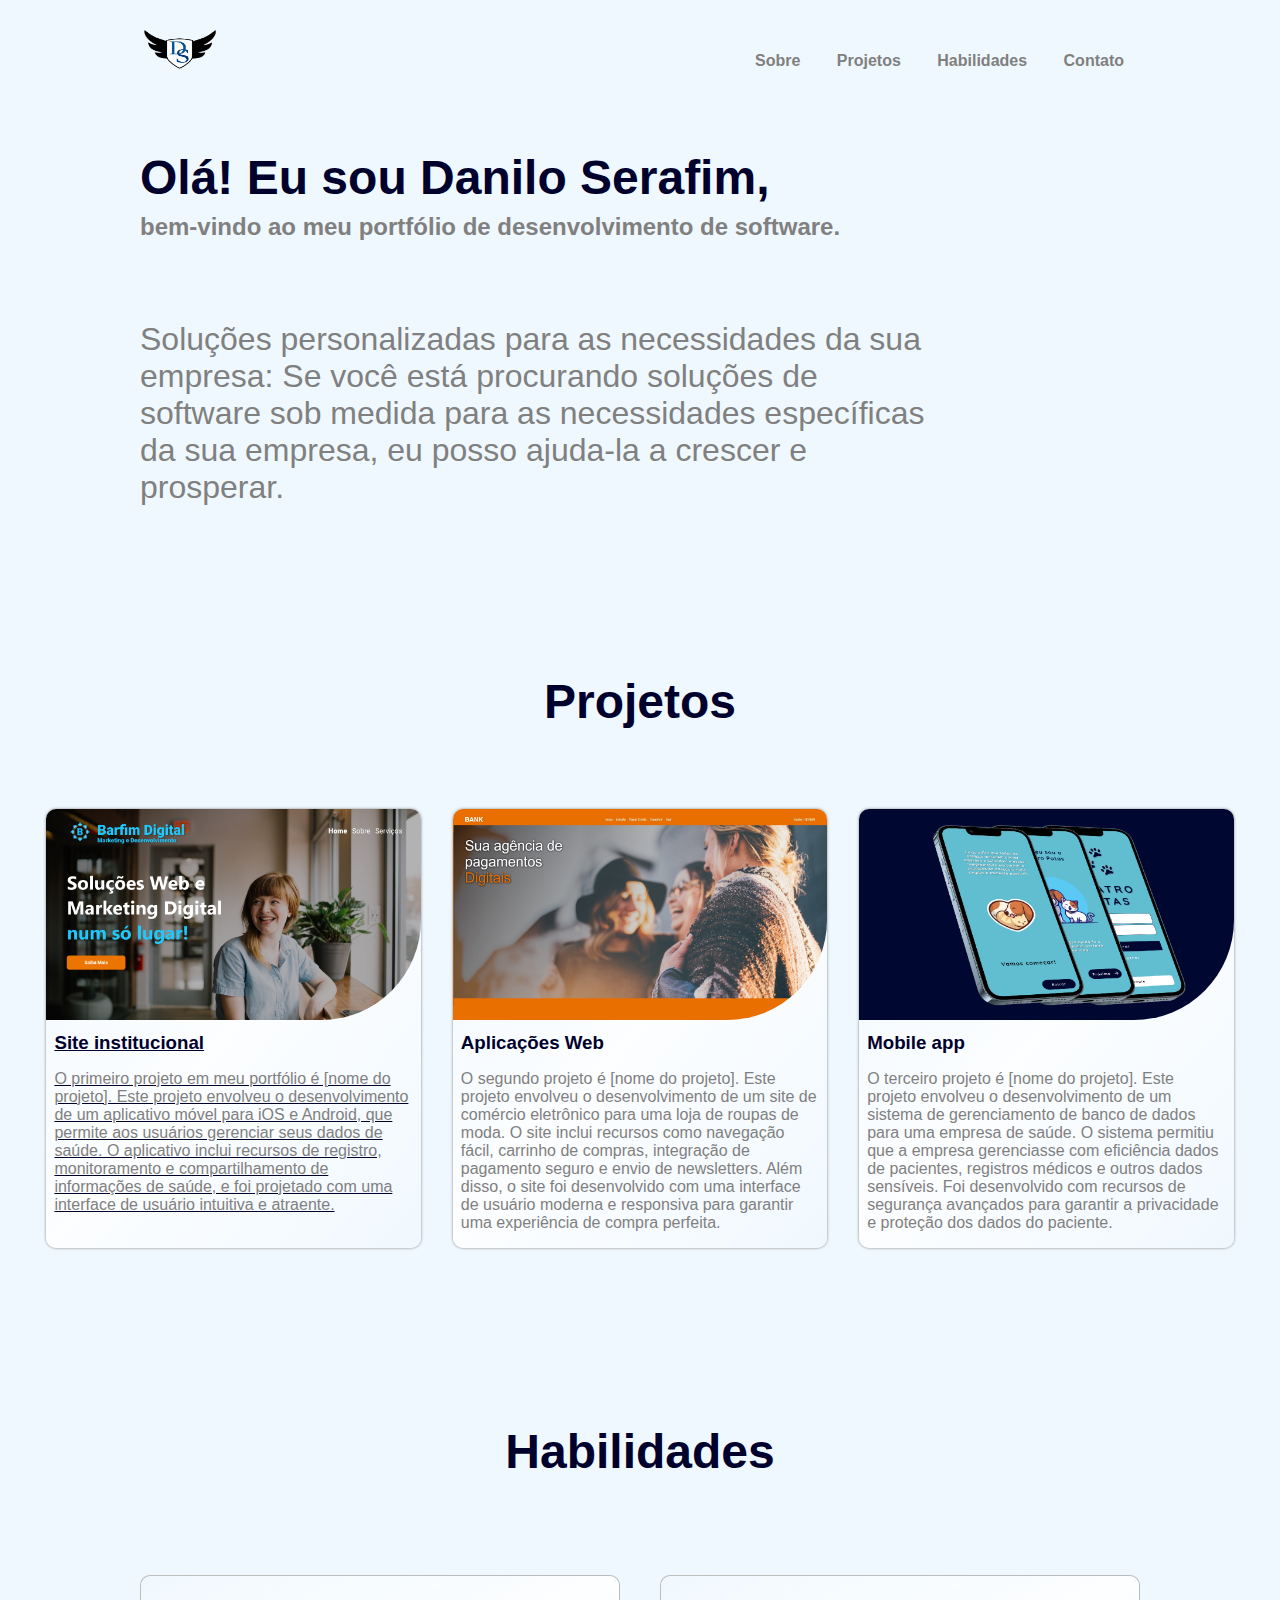
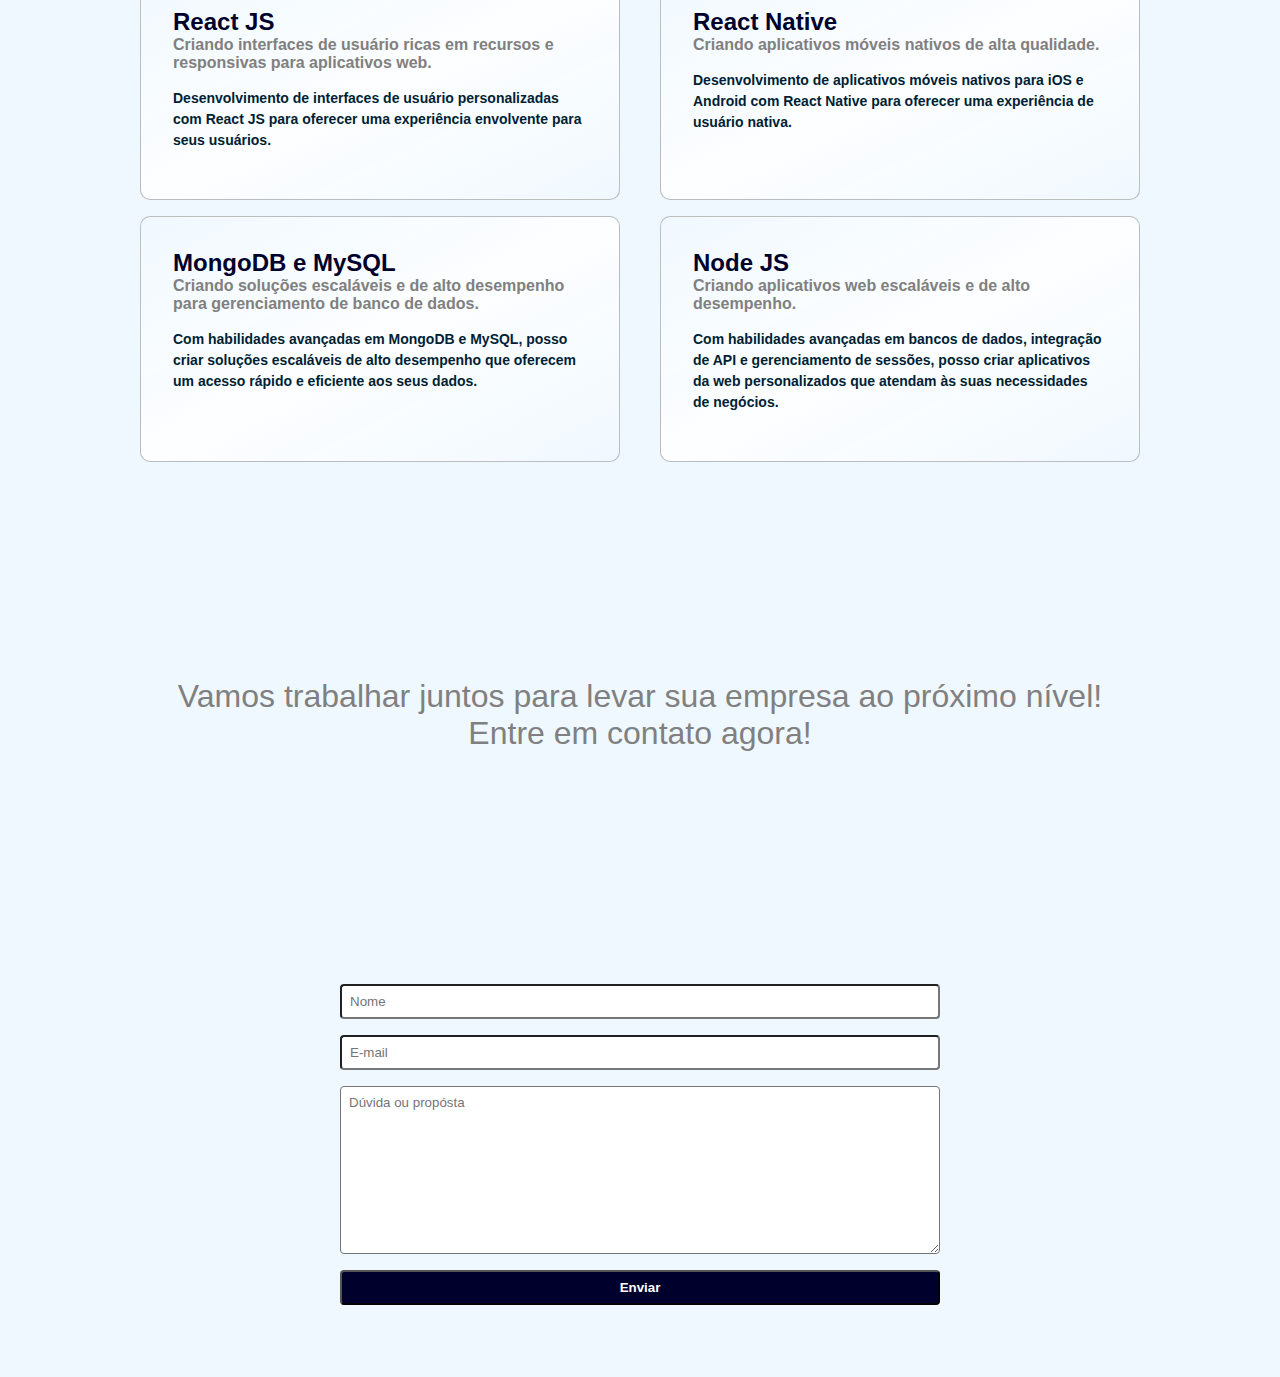
==== index.html @ 3feedac0 "first commit" ====
<!DOCTYPE html>
<html lang="en">
<head>
    <meta charset="UTF-8">
    <meta http-equiv="X-UA-Compatible" content="IE=edge">
    <meta name="viewport" content="width=device-width, initial-scale=1.0">
    <link rel="stylesheet" href="style.css">
    <title>Inicio</title>
</head>
<body>

    <div id="header">
        <img src="./assets/wings.png" alt="Logo" id="logo">

        <div id="menu">
            <a href="#sobre">Sobre</a>
            <a href="#projetos">Projetos</a>
            <a href="#habilidades">Habilidades</a>
            <a href="#contato">Contato</a>
        </div>
    </div>








    <div id="sobre">
        <article>
            <h1>Olá!  Eu sou Danilo Serafim,</h1>
            <p id="subtitle">
                bem-vindo ao meu portfólio de desenvolvimento de software. 
            </p>
        </article>
        <article>
            <p>
                Soluções personalizadas para as necessidades da sua empresa: Se você está procurando soluções de software sob medida para as necessidades específicas da sua empresa, eu posso ajuda-la a crescer e prosperar.
            </p>    
        </article>
    </div>




    <div id="projetos">
        <h1>Projetos</h1>
        
        <div id="container">
            <a href="https://danilobserafim.github.io/barfim-agencia_digital/" target="_blank" class="tag">
                <img src="./assets/site_institucional.jpg" alt="">
                <h3>Site institucional</h3>
                <p>O primeiro projeto em meu portfólio é [nome do projeto]. Este projeto envolveu o desenvolvimento de um aplicativo móvel para iOS e Android, que permite aos usuários gerenciar seus dados de saúde. O aplicativo inclui recursos de registro, monitoramento e compartilhamento de informações de saúde, e foi projetado com uma interface de usuário intuitiva e atraente.</p>
    
            </a>
            
            <div class="tag">
                <img src="./assets/web_tag.jpg" alt="">
                <h3>Aplicações Web</h3>
                <p>O segundo projeto é [nome do projeto]. Este projeto envolveu o desenvolvimento de um site de comércio eletrônico para uma loja de roupas de moda. O site inclui recursos como navegação fácil, carrinho de compras, integração de pagamento seguro e envio de newsletters. Além disso, o site foi desenvolvido com uma interface de usuário moderna e responsiva para garantir uma experiência de compra perfeita.</p>
                
            </div>
            
            <div class="tag">
                <img src="./assets/mobile_tag.png" alt="">
                <h3>Mobile app</h3>
                <p>O terceiro projeto é [nome do projeto]. Este projeto envolveu o desenvolvimento de um sistema de gerenciamento de banco de dados para uma empresa de saúde. O sistema permitiu que a empresa gerenciasse com eficiência dados de pacientes, registros médicos e outros dados sensíveis. Foi desenvolvido com recursos de segurança avançados para garantir a privacidade e proteção dos dados do paciente.</p>
                
            </div>
        </div>
        
        

    </div>




   <div id="habilidades">
    <h1>Habilidades</h1>
    <div id="container">
        <article>
            
            <h2 class="title">
                React JS
            </h2>
            <p class="subtitle">
                Criando interfaces de usuário ricas em recursos e responsivas para aplicativos web.
            </p>

            <p class="paragraph">
                Desenvolvimento de interfaces de usuário personalizadas com React JS para oferecer uma experiência envolvente para seus usuários.
            </p>
        </article>

        <article>
            
            <h2 class="title">
                React Native
            </h2>
            <p class="subtitle">
                Criando aplicativos móveis nativos de alta qualidade.
            </p>

            <p class="paragraph">
                Desenvolvimento de aplicativos móveis nativos para iOS e Android com React Native para oferecer uma experiência de usuário nativa.
            </p>
        </article>

        <article>
            
            <h2 class="title">
                MongoDB e MySQL
            </h2>
            <p class="subtitle">
                Criando soluções escaláveis e de alto desempenho para gerenciamento de banco de dados.
            </p>

            <p class="paragraph">
                Com habilidades avançadas em MongoDB e MySQL, posso criar soluções escaláveis de alto desempenho que oferecem um acesso rápido e eficiente aos seus dados.
            </p>
        </article>

        
        <article>
            
            <h2 class="title">
                Node JS
            </h2>
            <p class="subtitle">
                Criando aplicativos web escaláveis e de alto desempenho.
            </p>

            <p class="paragraph">
                Com habilidades avançadas em bancos de dados, integração de API e gerenciamento de sessões, posso criar aplicativos da web personalizados que atendam às suas necessidades de negócios.
                
            </p>
        </article>

        
    </div>
   </div>
   
   <div id="chamada">
       
       <p>
            Vamos trabalhar juntos para levar sua empresa ao próximo nível!<br>
            Entre em contato agora!
       </p>

    </div>
    <Footer id="contato">
        <div onsubmit="handleSubmit()">
            <input type="text" name="nome" id="nome" placeholder="Nome">
            <input type="email" name="email" id="email" placeholder="E-mail">
            <textarea name="assunto" id="assunto" cols="30" rows="10" placeholder="Dúvida ou propósta"></textarea>
            <button onclick="handleSubmit()">Enviar</button>
        </div>
    </Footer>
    <script src="script.js">
       
    </script>
</body>
</html>
---- style.css ----
*{
    margin: 0;
    padding: 0;
    box-sizing: border-box;
    font-family: sans-serif;
    color: #00002c;
}
html{
    scroll-behavior: smooth;
}
body{
    background-color: aliceblue;
    padding: 8px;
}
#header{
    display: flex;
    justify-content: space-between;
    align-items: end;
    max-width: 1000px;
    margin: 0 auto;
    padding: 16px 0;
}
#header #logo{
    width: 80px;
}
#header a{
    margin: 0 16px;
    text-decoration: none;
    color: gray;
    font-weight: 700;
}
#header a:hover{
    color: #00002c;
    
}
#sobre{
    max-width: 1000px;
    margin: 0 auto;
    display: flex;
    flex-direction: column;
    justify-content: space-around;
    gap: 64px;
    padding: 64px 0;
}
#sobre h1{
    font-size: 3rem;
    text-align: left;
}
#sobre #subtitle{
    font-weight: 700;
    margin: 8px 0;
    font-size: 1.5rem;
}

#sobre p{
    margin: 8px 0;
    max-width: 800px;
    font-size: 2rem;
    color: gray;

}







#projetos{
    margin: 0 auto;
    padding-top: 32px;
    
}
#projetos h1{
    font-size: 3rem;
    text-align: center;
    margin: 64px 0;
}
#projetos #container{
    display: flex;
    flex-wrap: wrap;
    gap: 32px;
    padding: 16px 8px;
    justify-content: center;
    
}
#projetos .tag{
    border-radius: 10px;
    background: linear-gradient(to right bottom, aliceblue, rgba(255, 255, 255, 0.815), aliceblue);
    box-shadow: 0 0 3px  gray;
    max-width: 30%;
    transition: 0.3s;
    cursor: pointer;
    min-width: 300px;

}
#projetos .tag:hover{
        box-shadow: 0 0 5px black;
    
    
}
#projetos .tag img{
    width: 100%;
    border-radius: 10px 10px 100px 0;
}

#projetos .tag h3{
    margin: 8px;
}

#projetos .tag p{
    margin: 16px 8px;
    color: gray;

}

#habilidades #container{
    max-width: 1000px;
    margin: 0 auto;
    padding: 32px 0;
    height: 100%;
    display: flex;
    flex-wrap: wrap;
    gap: 4%;
}
#habilidades h1{
    text-align: center;

    margin: 160px 0 64px 0;
    font-size: 3rem;
}

#habilidades .subtitle{
    margin: 0 0 16px 0;
    color: gray;
    font-weight: bold;
}
#habilidades .paragraph{
    margin: 16px 0;
    font-size: 14px;
    line-height: 1.5;
    max-width: 600px;
    font-weight: 700;
    color: rgb(0, 31, 53);
    

}
#habilidades article {
    border: 1px solid rgba(127, 127, 127, 0.5);
    border-radius: 10px;
    margin-bottom: 16px;
    padding: 32px;
    transition: 0.3s;
    width: 48%;
    background: linear-gradient(to right bottom, aliceblue, rgba(255, 255, 255, 0.815), aliceblue);
}
#habilidades article:hover{
    border: 1px solid rgba(127, 127, 127, 0.3);
    box-shadow: 0 0 3px black;

}
#habilidades .large{
    width: 100%;
}
#chamada{
    max-width: 1000px;
    margin: 0 auto;
    justify-content: center;
    align-items: center;
    padding: 160px 0;
}
#chamada p{
    text-align: center;
    margin: 8px 0;
    font-size: 2rem;
    color: gray;

}
footer{
}
footer div{
    display: flex;
    gap: 16px;
    flex-direction: column;
    max-width: 600px;
    margin: 0 auto;
    padding: 64px 0;
}
footer div h3{
    text-align: center;
}
footer div input, footer div textarea{ padding: 8px; border-radius: 4px;}
footer div button{
    padding: 8px;
    font-weight: 700;
    background-color: #00002c;
    color: white;
    cursor: pointer;
    border-radius: 4px;
}
footer div button:hover{
    background-color: #00005c;

    filter: brightness(1.1);
}



@media (max-width: 1000px) {
    #header{
        display: none;
    }
    #sobre p{
        font-size: 1.8rem;
    }
    #habilidades article{
        width: 100%;
    }
#projetos .tag{
    width: 100%;
    max-width: none;
}
    
}
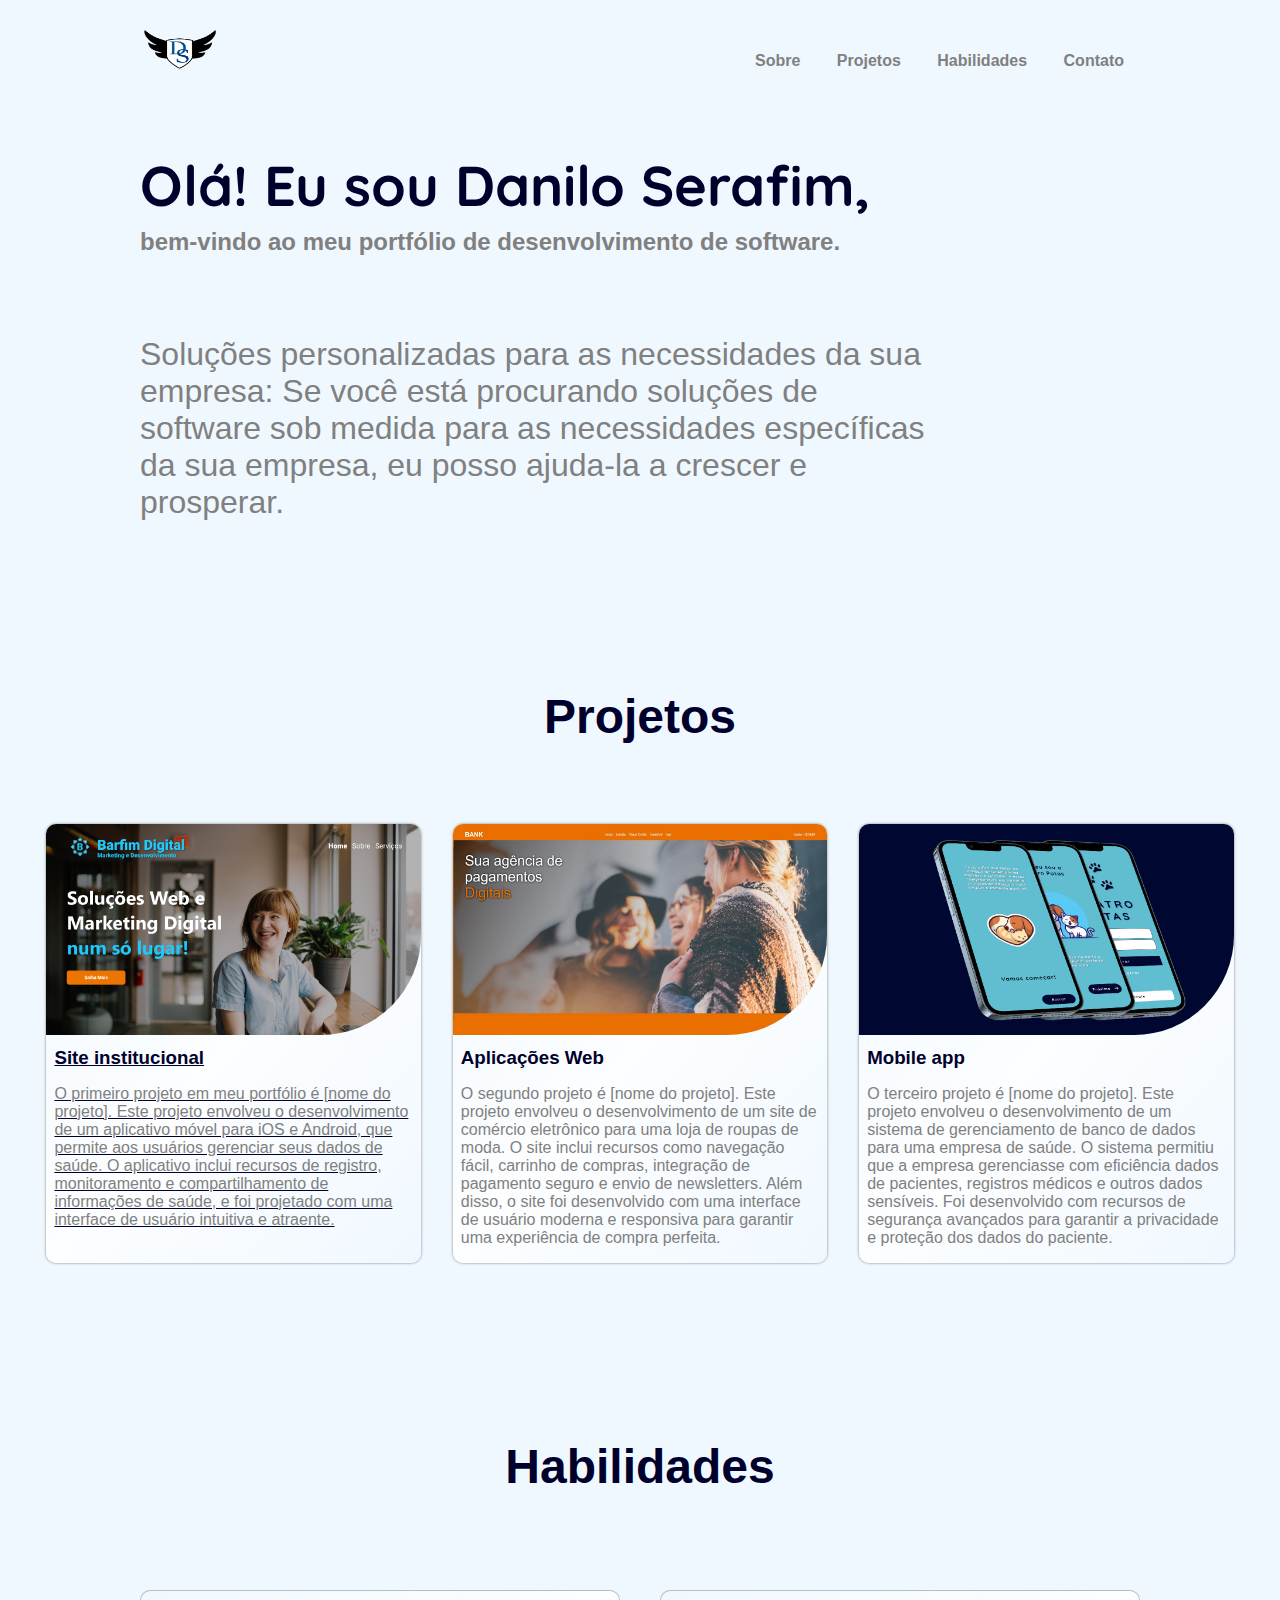
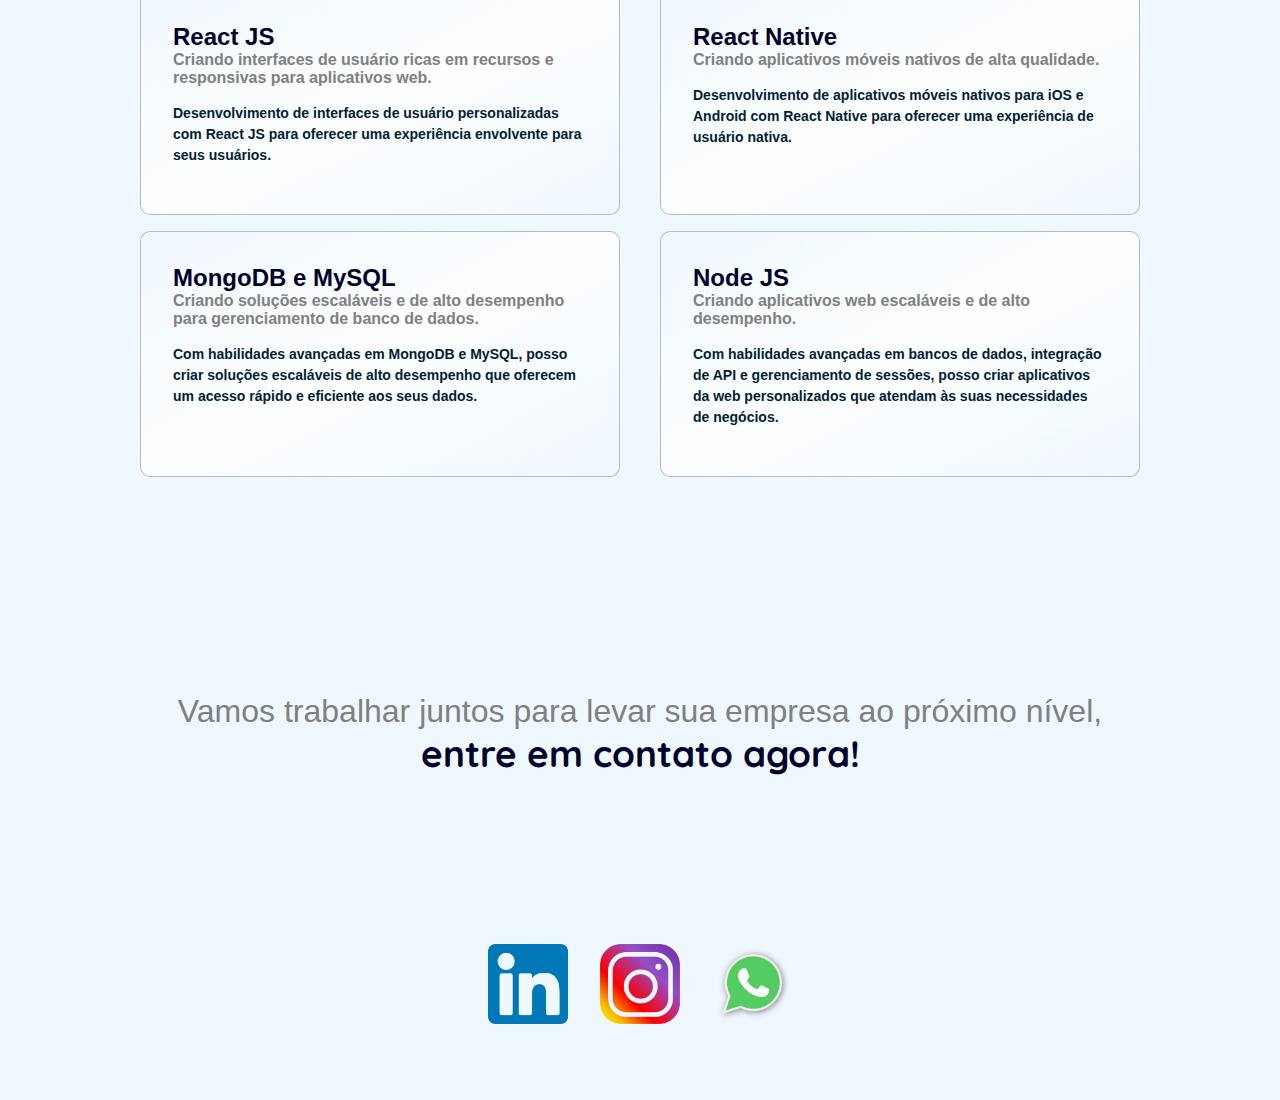
==== commit 522201c3: "removendo formulário e adicionando links de referência e contato" ====
--- a/index.html
+++ b/index.html
@@ -5,6 +5,9 @@
     <meta http-equiv="X-UA-Compatible" content="IE=edge">
     <meta name="viewport" content="width=device-width, initial-scale=1.0">
     <link rel="stylesheet" href="style.css">
+    <link rel="preconnect" href="https://fonts.googleapis.com">
+    <link rel="preconnect" href="https://fonts.gstatic.com" crossorigin>
+    <link href="https://fonts.googleapis.com/css2?family=Quicksand:wght@700&display=swap" rel="stylesheet">
     <title>Inicio</title>
 </head>
 <body>
@@ -145,21 +148,23 @@
    <div id="chamada">
        
        <p>
-            Vamos trabalhar juntos para levar sua empresa ao próximo nível!<br>
-            Entre em contato agora!
+            Vamos trabalhar juntos para levar sua empresa ao próximo nível,<br>
+            <span class="destaque">
+                entre em contato agora!
+            </span>
        </p>
 
     </div>
     <Footer id="contato">
-        <div onsubmit="handleSubmit()">
-            <input type="text" name="nome" id="nome" placeholder="Nome">
-            <input type="email" name="email" id="email" placeholder="E-mail">
-            <textarea name="assunto" id="assunto" cols="30" rows="10" placeholder="Dúvida ou propósta"></textarea>
-            <button onclick="handleSubmit()">Enviar</button>
-        </div>
+        <a href="https://www.linkedin.com/in/danilobserafim/" target="_blank">
+            <img src="./assets/Linkedin-logo.png" id="logoLinkedin" alt="">
+        </a>
+        <a href="https://www.instagram.com/dev.serafim/" target="_blank">
+            <img src="./assets/instagram-logo.png"  id="logo"  alt="">
+        </a>
+        <a href="https://api.whatsapp.com/send?phone=8197064742" target="_blank">
+            <img src="./assets/WhatsApp_logo.png" id="logo" class="shadowned" alt="">
+        </a>
     </Footer>
-    <script src="script.js">
-       
-    </script>
 </body>
 </html>--- a/style.css
+++ b/style.css
@@ -43,8 +43,9 @@
     padding: 64px 0;
 }
 #sobre h1{
-    font-size: 3rem;
+    font-size: 3.5rem;
     text-align: left;
+    font-family: 'Quicksand', sans-serif;
 }
 #sobre #subtitle{
     font-weight: 700;
@@ -113,6 +114,10 @@
     color: gray;
 
 }
+#habilidades{
+    padding-top: 160px;
+
+}
 
 #habilidades #container{
     max-width: 1000px;
@@ -126,7 +131,7 @@
 #habilidades h1{
     text-align: center;
 
-    margin: 160px 0 64px 0;
+    margin: 0 0 64px 0;
     font-size: 3rem;
 }
 
@@ -163,7 +168,7 @@
     width: 100%;
 }
 #chamada{
-    max-width: 1000px;
+    max-width: 1000px; 
     margin: 0 auto;
     justify-content: center;
     align-items: center;
@@ -176,34 +181,31 @@
     color: gray;
 
 }
-footer{
-}
-footer div{
-    display: flex;
-    gap: 16px;
-    flex-direction: column;
-    max-width: 600px;
-    margin: 0 auto;
-    padding: 64px 0;
-}
-footer div h3{
-    text-align: center;
-}
-footer div input, footer div textarea{ padding: 8px; border-radius: 4px;}
-footer div button{
-    padding: 8px;
-    font-weight: 700;
-    background-color: #00002c;
-    color: white;
-    cursor: pointer;
-    border-radius: 4px;
-}
-footer div button:hover{
-    background-color: #00005c;
-
-    filter: brightness(1.1);
-}
-
+#chamada .destaque{
+    color: #00002c;
+    font-weight: 700;
+    font-family: 'quicksand', sans-serif;
+    font-size: 2.3rem;
+}
+#contato{
+    display: flex;
+    width: 100%;
+    justify-content: center;
+    margin-bottom: 64px;
+    gap: 32px;
+}
+#logo{
+    max-width: 80px;
+    max-height: 80px;
+}
+#logoLinkedin{
+    max-height: 80px;
+    width: auto;
+}
+.shadowned{
+    filter: drop-shadow(1px 1px 3px rgb(126, 126, 126));
+
+}
 
 
 @media (max-width: 1000px) {
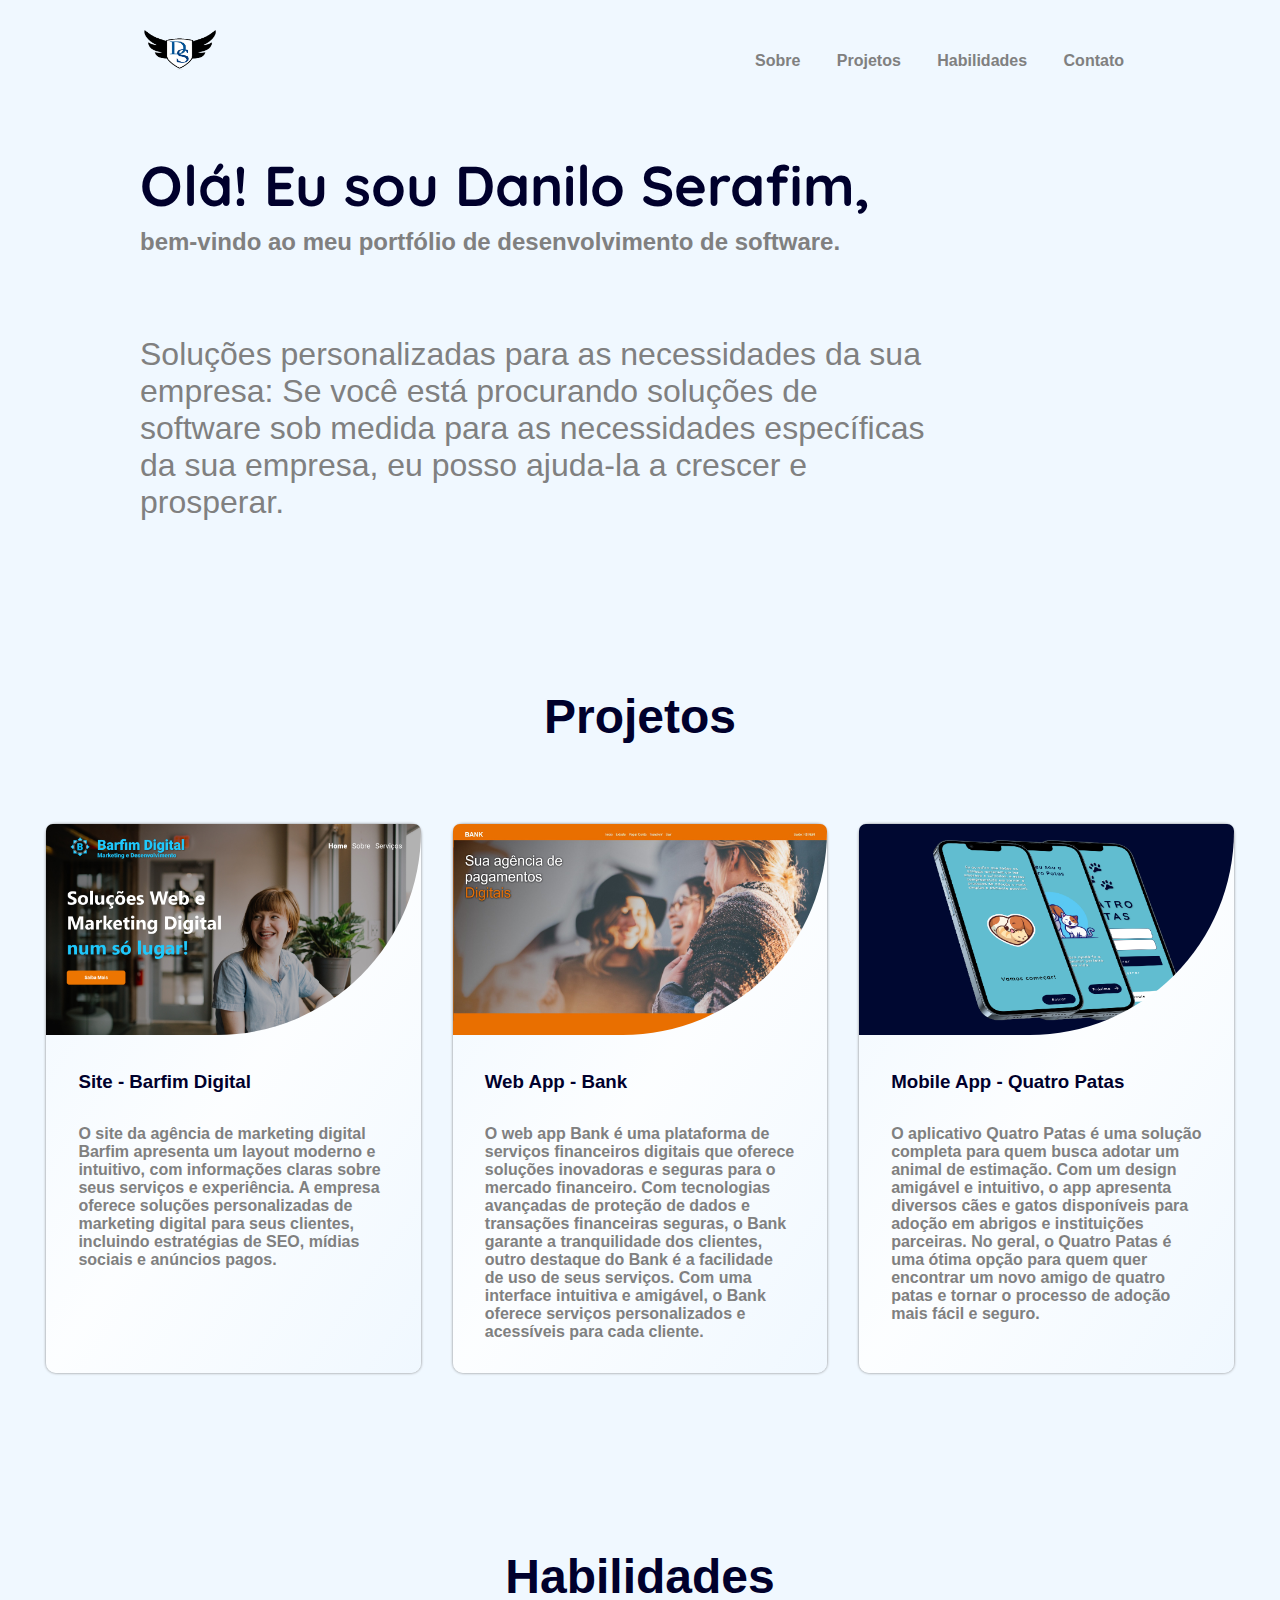
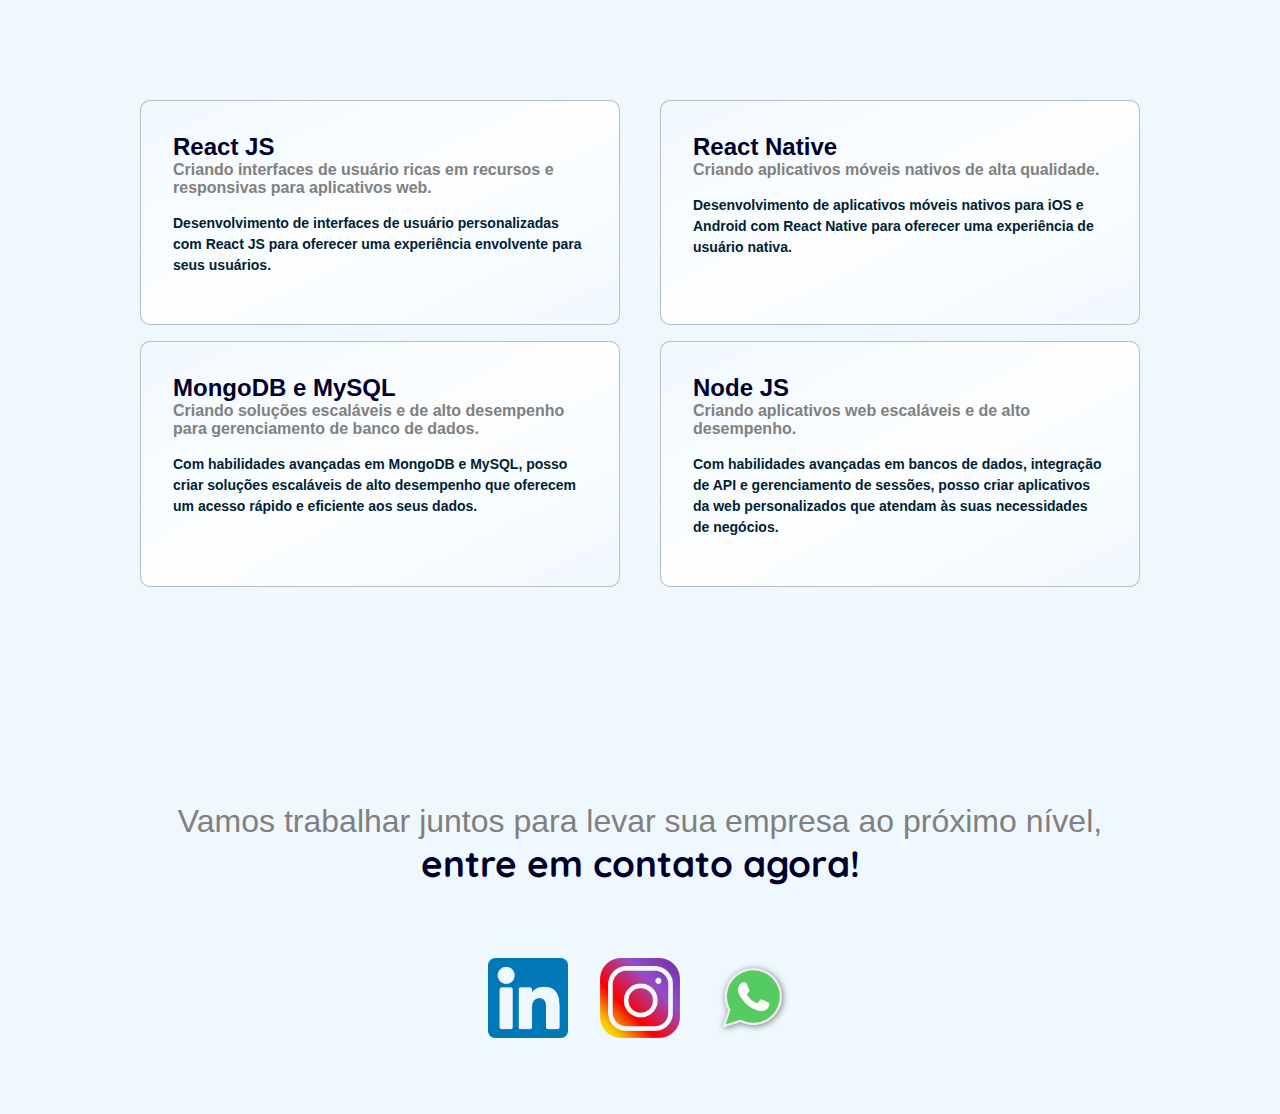
==== commit f2a1859c: "atualuzando links dos cards" ====
--- a/index.html
+++ b/index.html
@@ -53,24 +53,24 @@
         <div id="container">
             <a href="https://danilobserafim.github.io/barfim-agencia_digital/" target="_blank" class="tag">
                 <img src="./assets/site_institucional.jpg" alt="">
-                <h3>Site institucional</h3>
-                <p>O primeiro projeto em meu portfólio é [nome do projeto]. Este projeto envolveu o desenvolvimento de um aplicativo móvel para iOS e Android, que permite aos usuários gerenciar seus dados de saúde. O aplicativo inclui recursos de registro, monitoramento e compartilhamento de informações de saúde, e foi projetado com uma interface de usuário intuitiva e atraente.</p>
+                <h3>Site - Barfim Digital</h3>
+                <p>O site da agência de marketing digital Barfim apresenta um layout moderno e intuitivo, com informações claras sobre seus serviços e experiência. A empresa oferece soluções personalizadas de marketing digital para seus clientes, incluindo estratégias de SEO, mídias sociais e anúncios pagos.</p>
     
             </a>
             
-            <div class="tag">
+            <a href="./web-app/" target="_blank" class="tag">
                 <img src="./assets/web_tag.jpg" alt="">
-                <h3>Aplicações Web</h3>
-                <p>O segundo projeto é [nome do projeto]. Este projeto envolveu o desenvolvimento de um site de comércio eletrônico para uma loja de roupas de moda. O site inclui recursos como navegação fácil, carrinho de compras, integração de pagamento seguro e envio de newsletters. Além disso, o site foi desenvolvido com uma interface de usuário moderna e responsiva para garantir uma experiência de compra perfeita.</p>
+                <h3>Web App - Bank</h3>
+                <p>O web app Bank é uma plataforma de serviços financeiros digitais que oferece soluções inovadoras e seguras para o mercado financeiro. Com tecnologias avançadas de proteção de dados e transações financeiras seguras, o Bank garante a tranquilidade dos clientes, outro destaque do Bank é a facilidade de uso de seus serviços. Com uma interface intuitiva e amigável, o Bank oferece serviços personalizados e acessíveis para cada cliente.</p>
                 
-            </div>
+            </a>
             
-            <div class="tag">
+            <a href="./mobile-app/" target="_blank" class="tag">
                 <img src="./assets/mobile_tag.png" alt="">
-                <h3>Mobile app</h3>
-                <p>O terceiro projeto é [nome do projeto]. Este projeto envolveu o desenvolvimento de um sistema de gerenciamento de banco de dados para uma empresa de saúde. O sistema permitiu que a empresa gerenciasse com eficiência dados de pacientes, registros médicos e outros dados sensíveis. Foi desenvolvido com recursos de segurança avançados para garantir a privacidade e proteção dos dados do paciente.</p>
+                <h3>Mobile App - Quatro Patas</h3>
+                <p>O aplicativo Quatro Patas é uma solução completa para quem busca adotar um animal de estimação. Com um design amigável e intuitivo, o app apresenta diversos cães e gatos disponíveis para adoção em abrigos e instituições parceiras.  No geral, o Quatro Patas é uma ótima opção para quem quer encontrar um novo amigo de quatro patas e tornar o processo de adoção mais fácil e seguro.</p>
                 
-            </div>
+            </a>
         </div>
         
         
--- a/style.css
+++ b/style.css
@@ -93,25 +93,26 @@
     transition: 0.3s;
     cursor: pointer;
     min-width: 300px;
+    text-decoration: none;
 
 }
 #projetos .tag:hover{
         box-shadow: 0 0 5px black;
     
-    
 }
 #projetos .tag img{
     width: 100%;
-    border-radius: 10px 10px 100px 0;
+    border-radius: 10px 10px 300px 00px;
 }
 
 #projetos .tag h3{
-    margin: 8px;
+    margin: 32px;
 }
 
 #projetos .tag p{
-    margin: 16px 8px;
-    color: gray;
+    margin: 32px;
+    color: gray;
+    font-weight: 700;
 
 }
 #habilidades{
@@ -170,9 +171,7 @@
 #chamada{
     max-width: 1000px; 
     margin: 0 auto;
-    justify-content: center;
-    align-items: center;
-    padding: 160px 0;
+    padding: 160px 0 64px 0;
 }
 #chamada p{
     text-align: center;
@@ -222,5 +221,13 @@
     width: 100%;
     max-width: none;
 }
-    
-}
+#logo{
+    max-width: 64px;
+    max-height: 64px;
+}
+#logoLinkedin{
+    max-width: 64px;
+    max-height: 64px;
+}
+    
+}
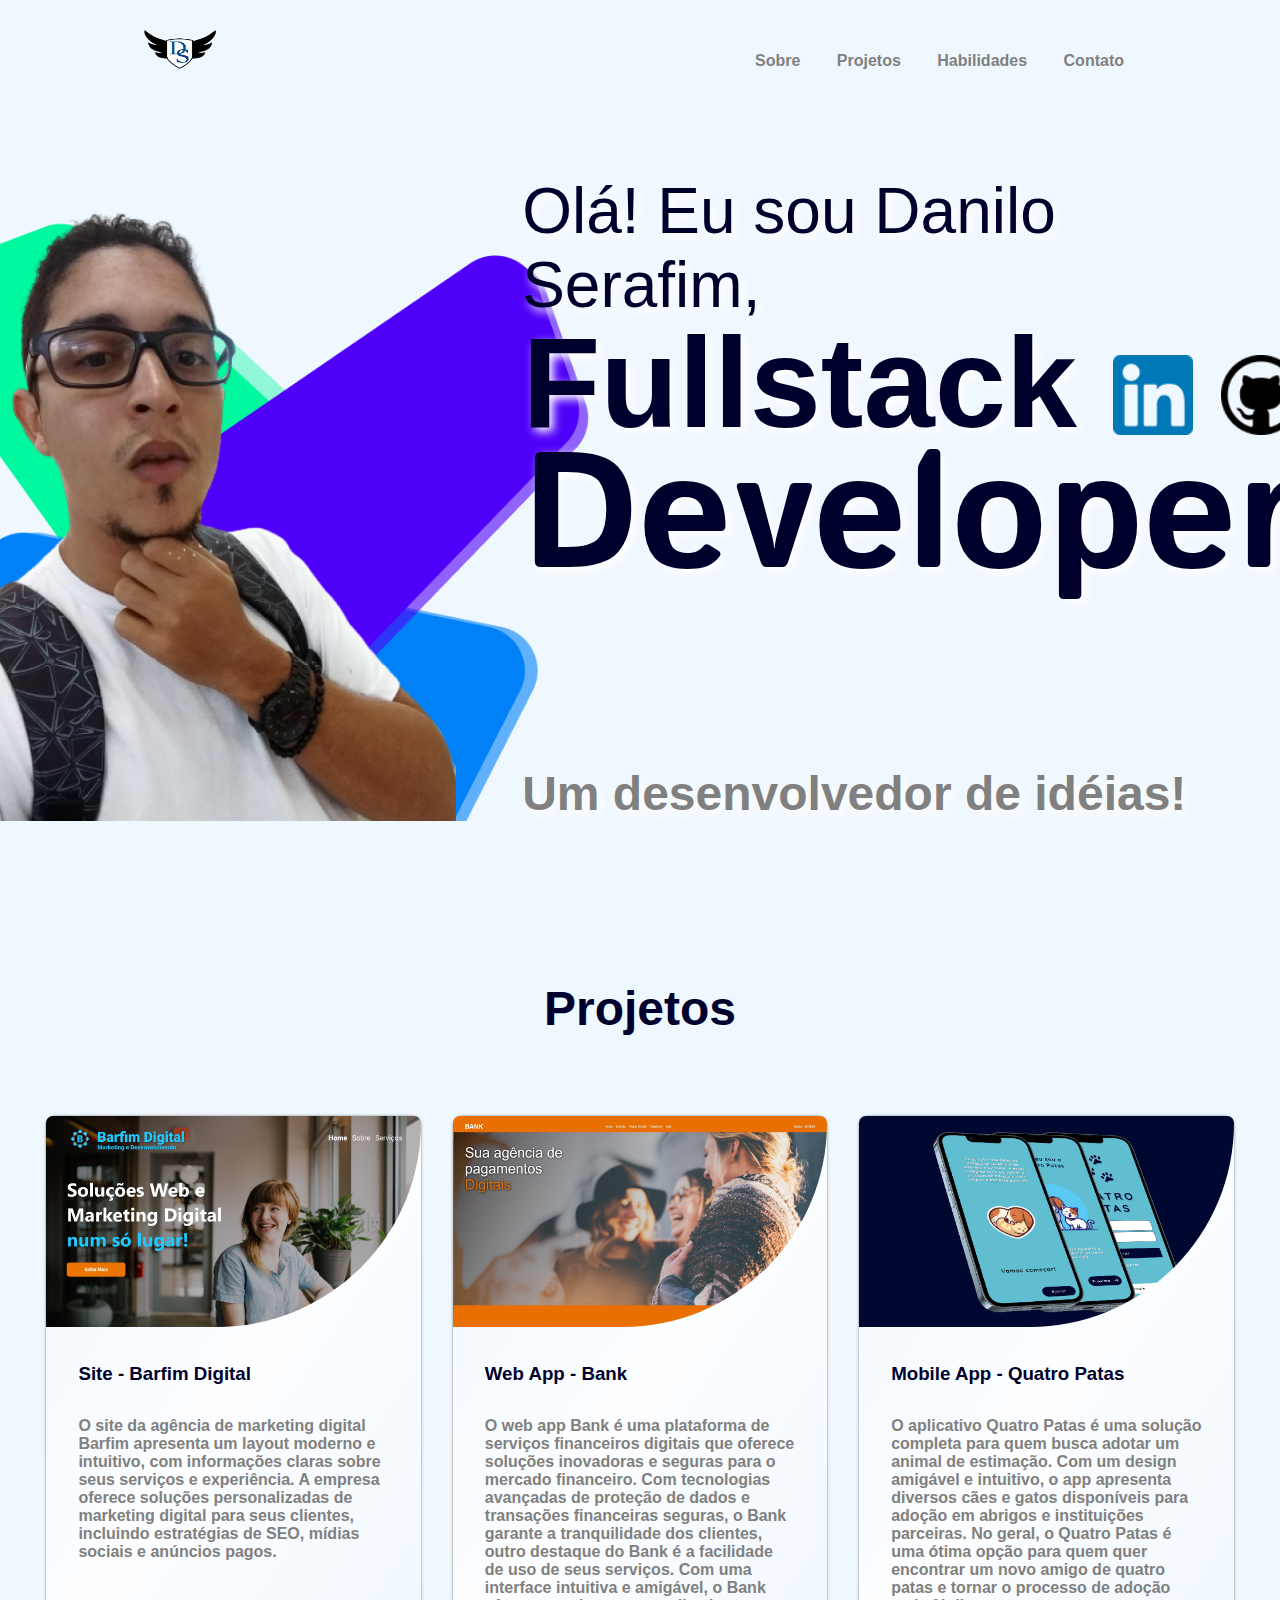
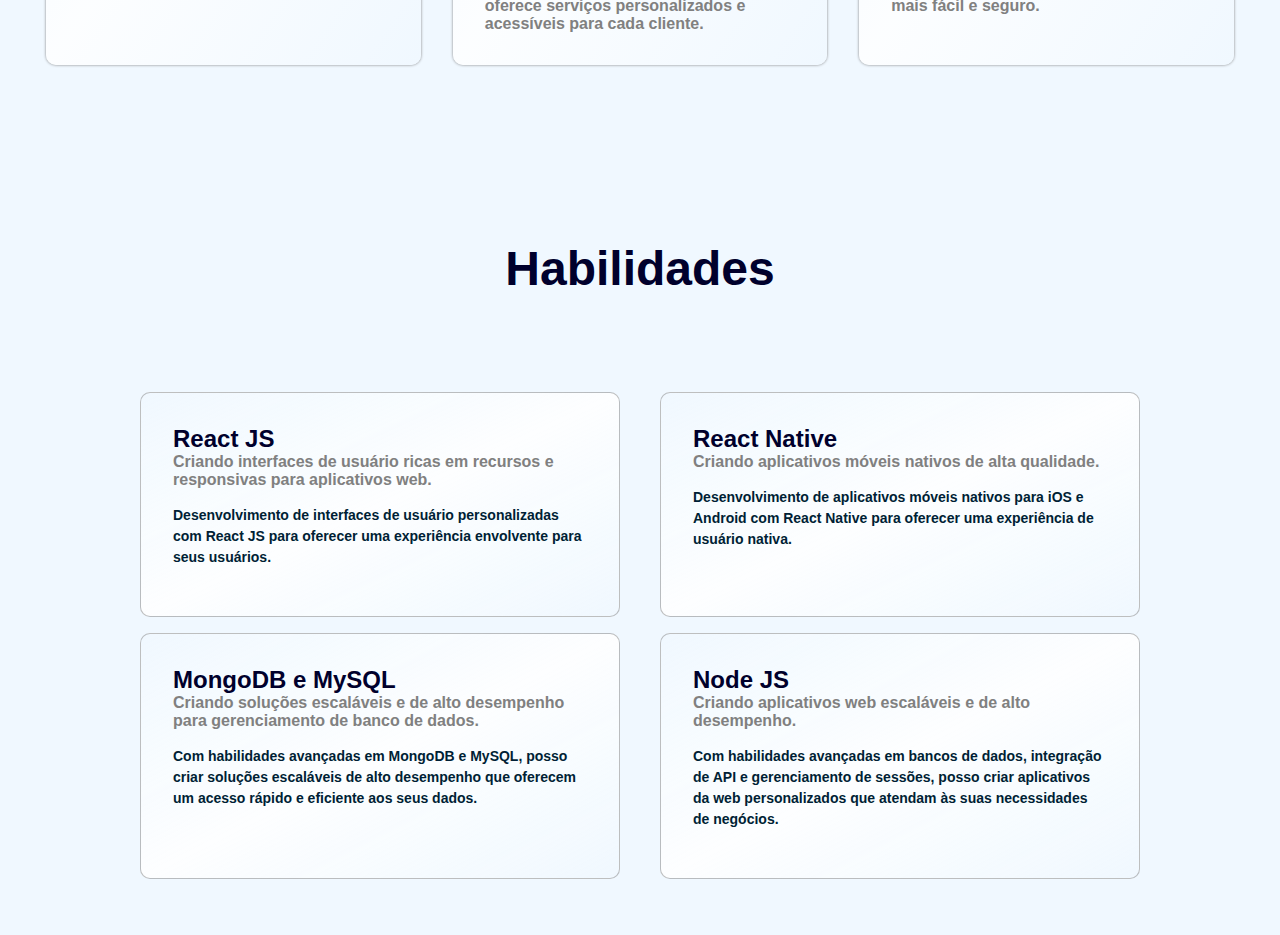
==== commit 0bbf3549: "Atualização da seção sobre" ====
--- a/index.html
+++ b/index.html
@@ -8,6 +8,10 @@
     <link rel="preconnect" href="https://fonts.googleapis.com">
     <link rel="preconnect" href="https://fonts.gstatic.com" crossorigin>
     <link href="https://fonts.googleapis.com/css2?family=Quicksand:wght@700&display=swap" rel="stylesheet">
+
+    <link rel="preconnect" href="https://fonts.googleapis.com">
+    <link rel="preconnect" href="https://fonts.gstatic.com" crossorigin>
+    <link href="https://fonts.googleapis.com/css2?family=Istok+Web&display=swap" rel="stylesheet">
     <title>Inicio</title>
 </head>
 <body>
@@ -31,17 +35,21 @@
 
 
     <div id="sobre">
+        <img src="./assets/first_bander.png" alt="">
         <article>
             <h1>Olá!  Eu sou Danilo Serafim,</h1>
-            <p id="subtitle">
-                bem-vindo ao meu portfólio de desenvolvimento de software. 
-            </p>
-        </article>
-        <article>
+            <div id="subtitle">
+                <span id="full"><span>Fullstack</span> 
+                    <img src="./assets/linkedin.png" alt="">
+                    <img src="./assets/github.png" alt="">
+                </span>
+                <span id="stack">Developer</span>
+            </div>
             <p>
-                Soluções personalizadas para as necessidades da sua empresa: Se você está procurando soluções de software sob medida para as necessidades específicas da sua empresa, eu posso ajuda-la a crescer e prosperar.
+                Um desenvolvedor de idéias!
             </p>    
         </article>
+
     </div>
 
 
@@ -144,27 +152,5 @@
         
     </div>
    </div>
-   
-   <div id="chamada">
-       
-       <p>
-            Vamos trabalhar juntos para levar sua empresa ao próximo nível,<br>
-            <span class="destaque">
-                entre em contato agora!
-            </span>
-       </p>
-
-    </div>
-    <Footer id="contato">
-        <a href="https://www.linkedin.com/in/danilobserafim/" target="_blank">
-            <img src="./assets/Linkedin-logo.png" id="logoLinkedin" alt="">
-        </a>
-        <a href="https://www.instagram.com/dev.serafim/" target="_blank">
-            <img src="./assets/instagram-logo.png"  id="logo"  alt="">
-        </a>
-        <a href="https://api.whatsapp.com/send?phone=8197064742" target="_blank">
-            <img src="./assets/WhatsApp_logo.png" id="logo" class="shadowned" alt="">
-        </a>
-    </Footer>
 </body>
 </html>--- a/style.css
+++ b/style.css
@@ -34,30 +34,59 @@
     
 }
 #sobre{
-    max-width: 1000px;
-    margin: 0 auto;
-    display: flex;
-    flex-direction: column;
-    justify-content: space-around;
+    display: flex;
+    justify-content: center;
     gap: 64px;
     padding: 64px 0;
-}
-#sobre h1{
-    font-size: 3.5rem;
-    text-align: left;
-    font-family: 'Quicksand', sans-serif;
-}
-#sobre #subtitle{
-    font-weight: 700;
-    margin: 8px 0;
-    font-size: 1.5rem;
+    align-items: flex-end;
+}
+#sobre img{
+    width: 700px;
+    height: 671px;
+    margin-right: -200px;
+}
+#sobre article{
+    display: flex;
+    flex-direction: column;
+    gap:8px;
+    text-shadow: 4px 4px 10px white;
+}
+#sobre article h1{
+    font-size: 4rem;
+    margin-bottom: -32px;
+    font-weight: 100;
+}
+#subtitle {
+    display: flex;
+    flex-direction: column;
+}
+#subtitle #full{
+    font-size: 8rem;
+    font-family: 'Istok Web', sans-serif;
+    font-weight: 700;
+
+}
+#subtitle #full img{
+    width: 80px;
+    height: 80px;
+    margin: -8px;
+
+
+}
+
+#subtitle #stack{
+    font-size: 10.25rem;
+    font-family: 'Istok Web', sans-serif;
+    margin-top: -80px;
+    font-weight: 700;
 }
 
 #sobre p{
-    margin: 8px 0;
-    max-width: 800px;
-    font-size: 2rem;
-    color: gray;
+
+font-size: 3rem;
+color: gray;
+margin-top: 120px;
+font-weight: 700;
 
 }
 
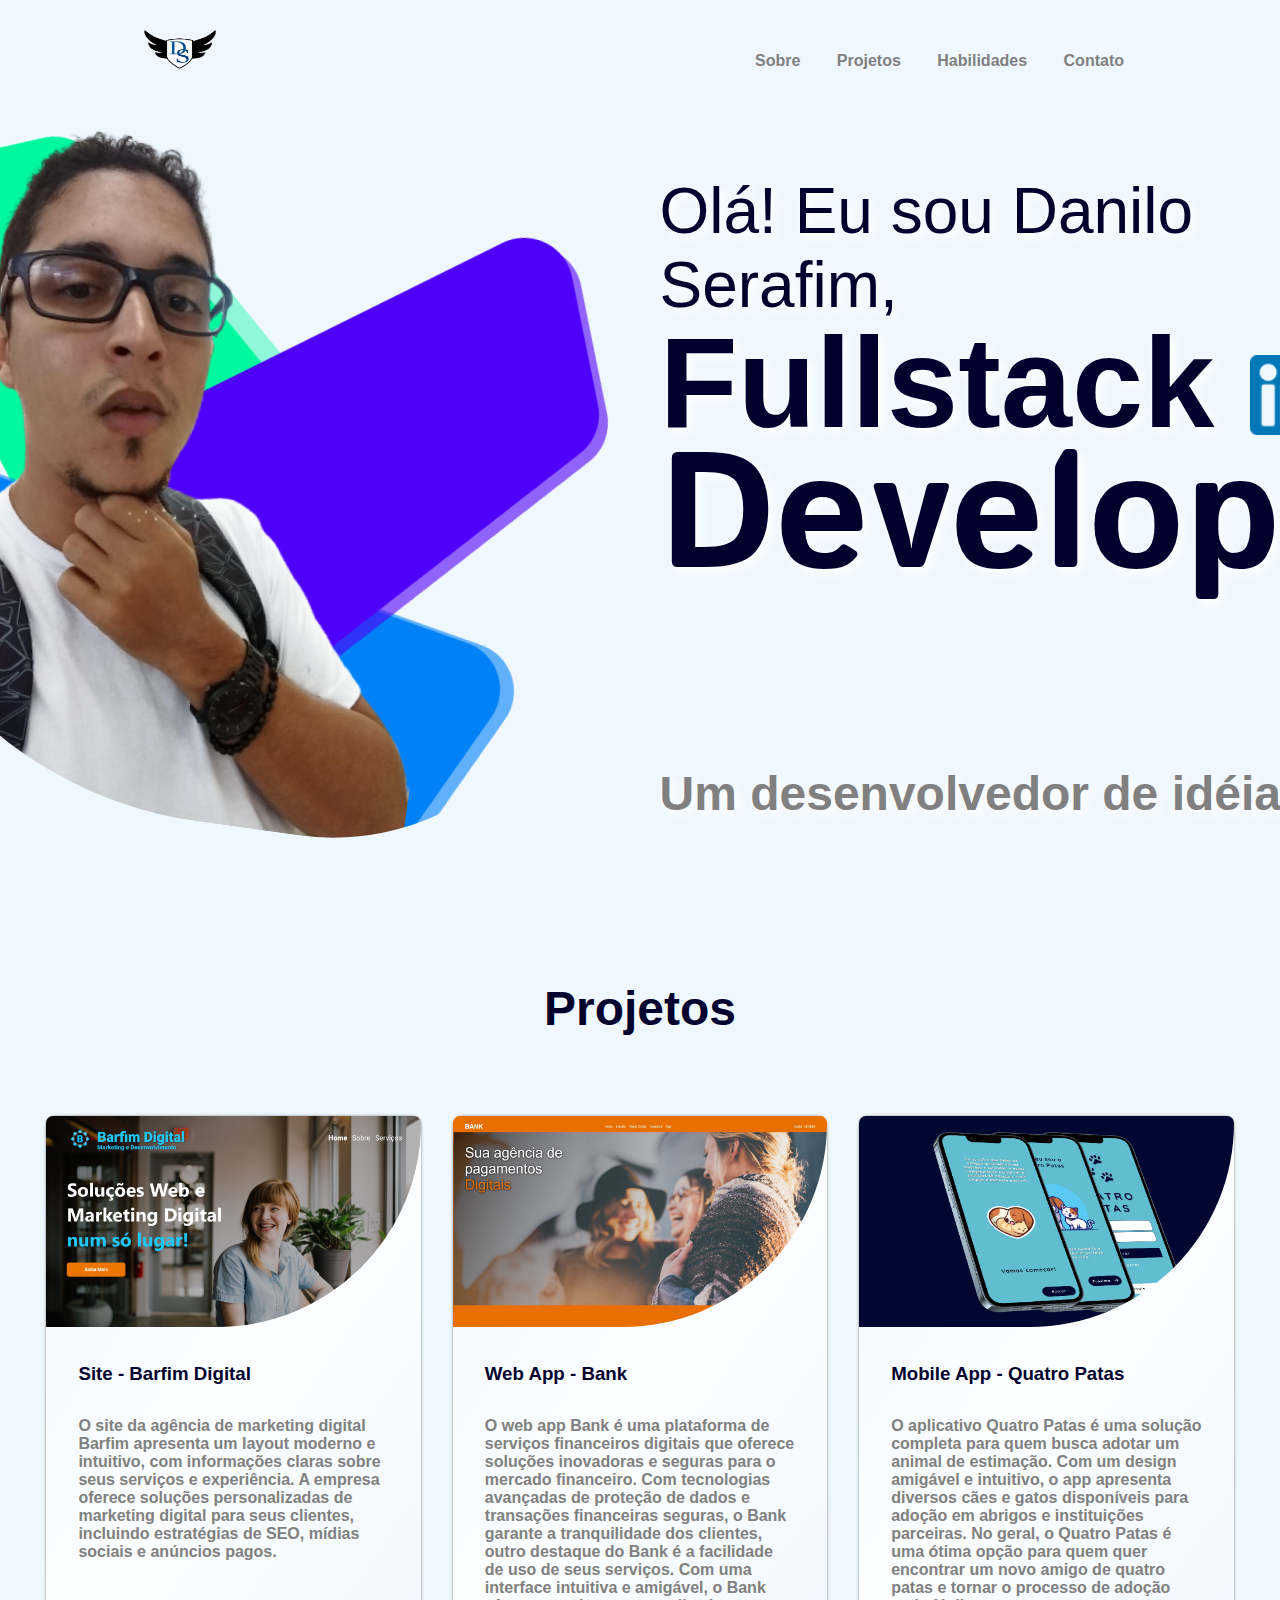
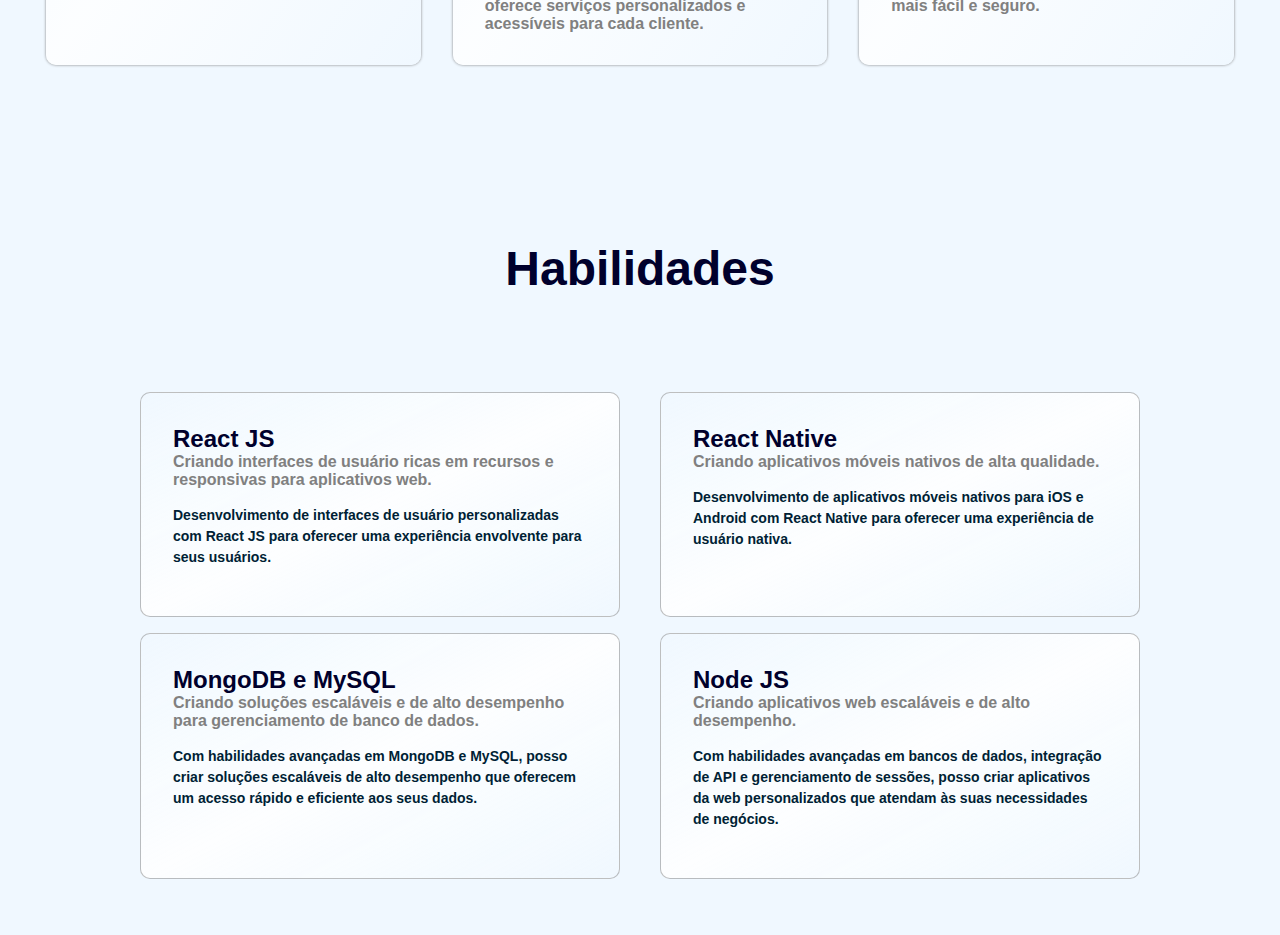
==== commit dc85c6ba: "Atualização da seção sobre" ====
--- a/index.html
+++ b/index.html
@@ -40,8 +40,8 @@
             <h1>Olá!  Eu sou Danilo Serafim,</h1>
             <div id="subtitle">
                 <span id="full"><span>Fullstack</span> 
-                    <img src="./assets/linkedin.png" alt="">
-                    <img src="./assets/github.png" alt="">
+                    <a href="https://www.linkedin.com/in/danilobserafim/" target="_blank" rel="noopener noreferrer"><img src="./assets/linkedin.png" alt=""></a>
+                    <a href="https://github.com/danilobserafim" target="_blank" rel="noopener noreferrer"><img src="./assets/github.png" alt=""></a>
                 </span>
                 <span id="stack">Developer</span>
             </div>
--- a/style.css
+++ b/style.css
@@ -40,10 +40,11 @@
     padding: 64px 0;
     align-items: flex-end;
 }
-#sobre img{
-    width: 700px;
+#sobre > img{
+    width: 752.96px;
     height: 671px;
-    margin-right: -200px;
+    border-radius:0 0 250px  400px;
+    transform: rotate(8deg);
 }
 #sobre article{
     display: flex;
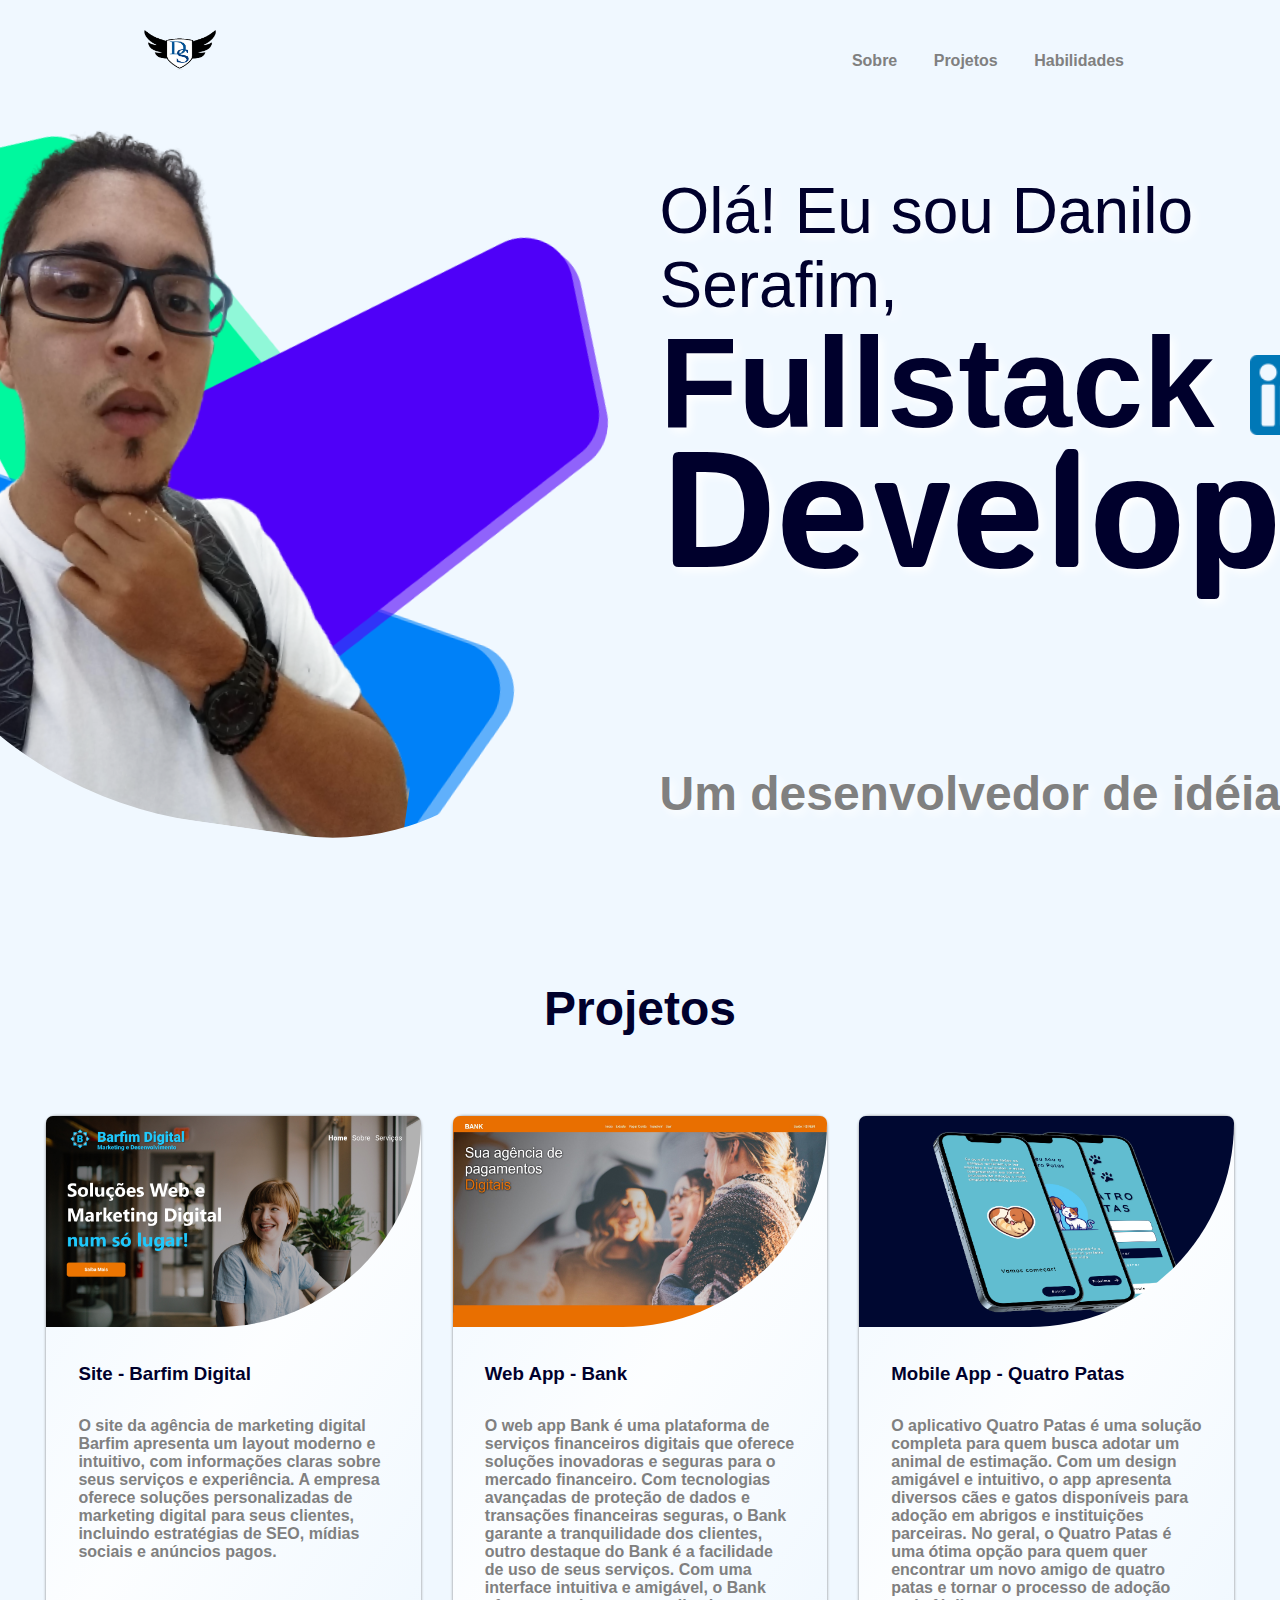
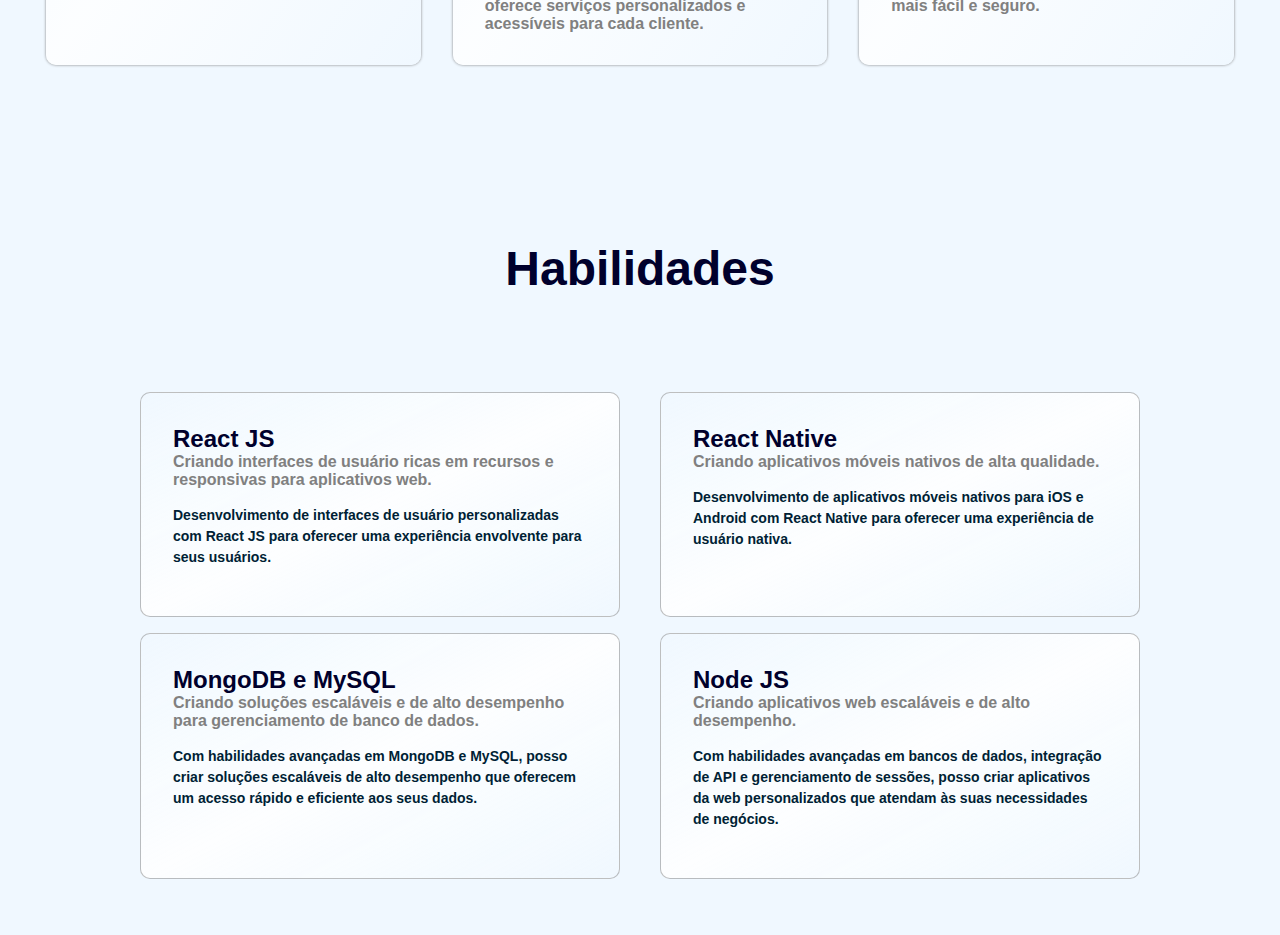
==== commit 43950f38: "Atualização da seção sobre" ====
--- a/index.html
+++ b/index.html
@@ -23,7 +23,6 @@
             <a href="#sobre">Sobre</a>
             <a href="#projetos">Projetos</a>
             <a href="#habilidades">Habilidades</a>
-            <a href="#contato">Contato</a>
         </div>
     </div>
 
--- a/style.css
+++ b/style.css
@@ -41,7 +41,6 @@
     align-items: flex-end;
 }
 #sobre > img{
-    width: 752.96px;
     height: 671px;
     border-radius:0 0 250px  400px;
     transform: rotate(8deg);
